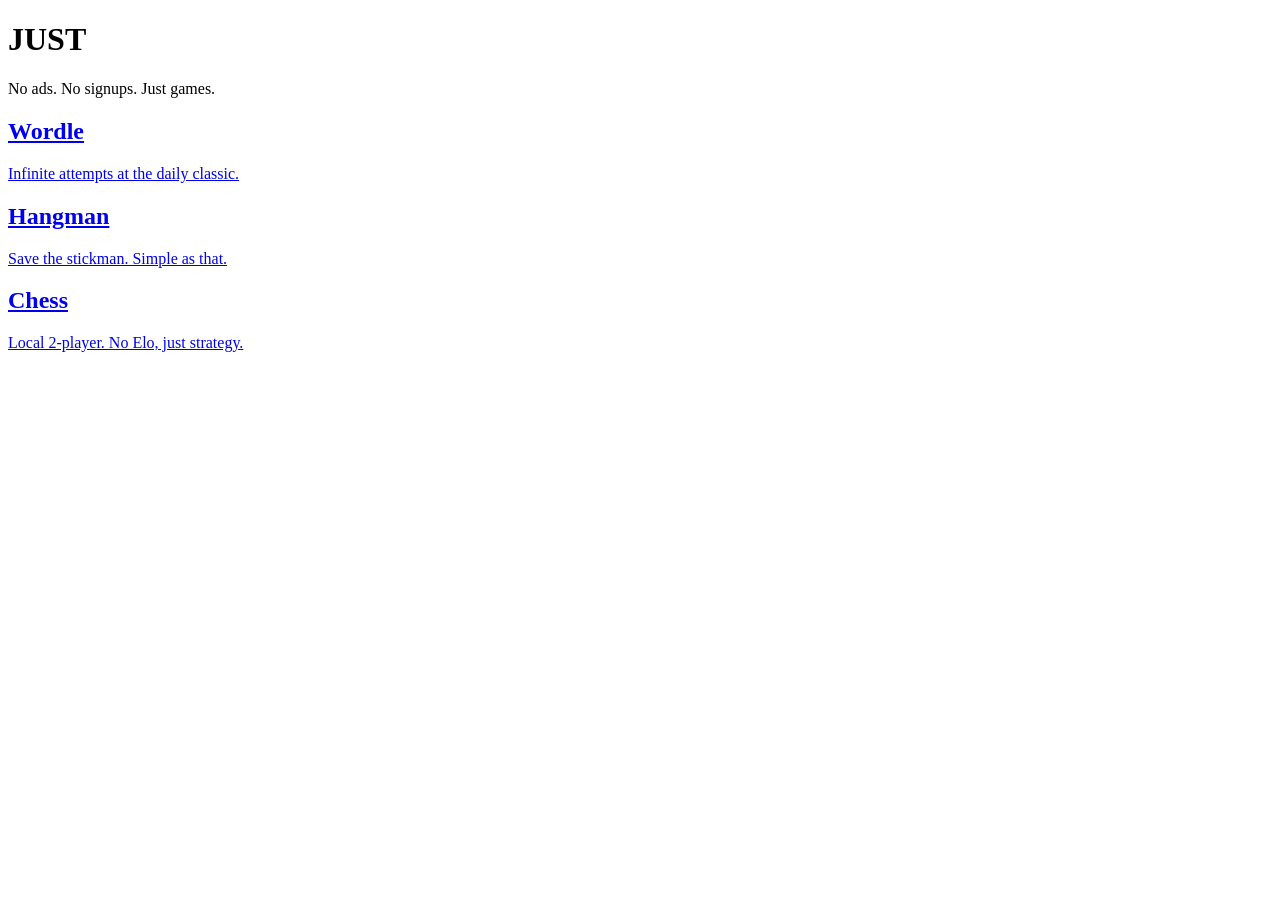
==== index.html @ 570a1f61 "Create index.html" ====
<!DOCTYPE html>
<html lang="en">
<head>
    <meta charset="UTF-8">
    <meta name="viewport" content="width=device-width, initial-scale=1.0">
    <title>JUST</title>
    <link rel="stylesheet" href="style.css">
</head>
<body>
    <header>
        <h1>JUST</h1>
        <p>No ads. No signups. Just games.</p>
    </header>

    <main class="grid-container">
        <a href="Wordle.html" class="card">
            <h2>Wordle</h2>
            <p>Infinite attempts at the daily classic.</p>
        </a>
        <a href="Hangman.html" class="card">
            <h2>Hangman</h2>
            <p>Save the stickman. Simple as that.</p>
        </a>
        <a href="Chess.html" class="card">
            <h2>Chess</h2>
            <p>Local 2-player. No Elo, just strategy.</p>
        </a>
    </main>
</body>
</html>
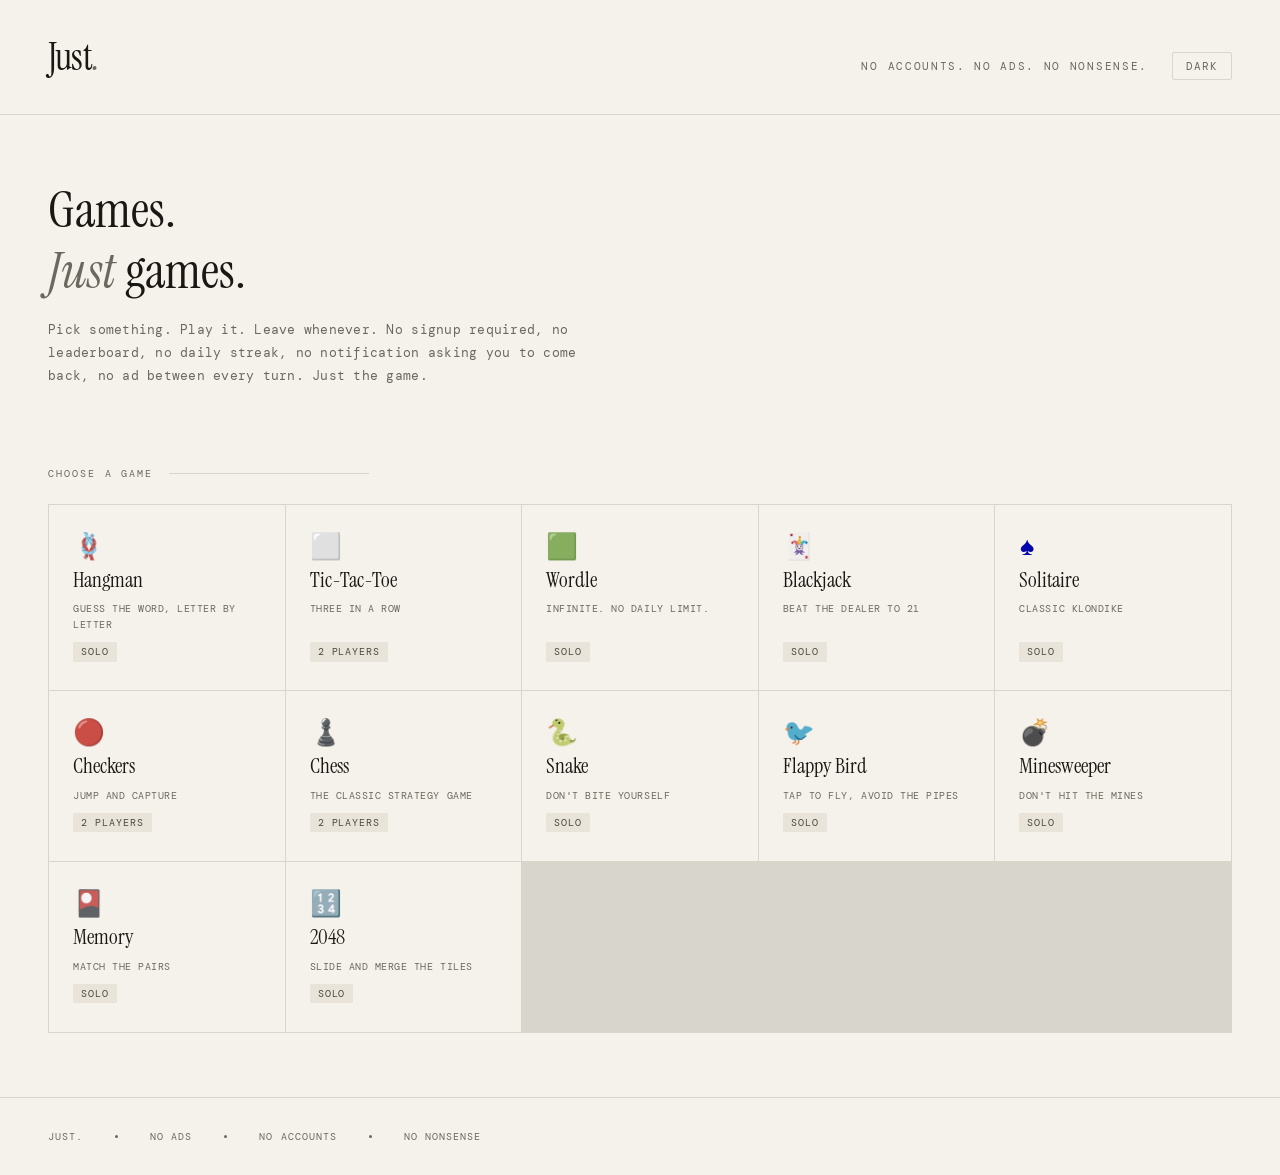
==== commit a18c045b: "Add files via upload" ====
--- a/index.html
+++ b/index.html
@@ -1,30 +1,355 @@
 <!DOCTYPE html>
 <html lang="en">
 <head>
-    <meta charset="UTF-8">
-    <meta name="viewport" content="width=device-width, initial-scale=1.0">
-    <title>JUST</title>
-    <link rel="stylesheet" href="style.css">
+<meta charset="UTF-8">
+<meta name="viewport" content="width=device-width, initial-scale=1.0">
+<title>Just.</title>
+<link rel="preconnect" href="https://fonts.googleapis.com">
+<link href="https://fonts.googleapis.com/css2?family=Instrument+Serif:ital@0;1&family=DM+Mono:wght@400;500&display=swap" rel="stylesheet">
+<style>
+  :root {
+    --bg: #f5f2eb;
+    --bg2: #eceadf;
+    --text: #1a1814;
+    --text2: #6b6860;
+    --accent: #2b2926;
+    --card: #fff;
+    --border: #d8d5cc;
+    --hover: #f0ede4;
+    --tag: #e8e4d9;
+    --tag-text: #4a4840;
+  }
+  [data-theme="dark"] {
+    --bg: #141310;
+    --bg2: #1c1a17;
+    --text: #f0ede4;
+    --text2: #9a9690;
+    --accent: #e8e4d9;
+    --card: #201e1b;
+    --border: #2e2c28;
+    --hover: #272420;
+    --tag: #2a2820;
+    --tag-text: #b0ac9f;
+  }
+  * { margin: 0; padding: 0; box-sizing: border-box; }
+  body {
+    font-family: 'DM Mono', monospace;
+    background: var(--bg);
+    color: var(--text);
+    min-height: 100vh;
+    transition: background 0.2s, color 0.2s;
+  }
+  header {
+    padding: 2rem 3rem;
+    display: flex;
+    align-items: baseline;
+    justify-content: space-between;
+    border-bottom: 1px solid var(--border);
+  }
+  .logo {
+    font-family: 'Instrument Serif', serif;
+    font-size: 2.4rem;
+    letter-spacing: -0.02em;
+    color: var(--text);
+    text-decoration: none;
+  }
+  .logo em {
+    font-style: italic;
+    color: var(--text2);
+  }
+  .header-right {
+    display: flex;
+    align-items: center;
+    gap: 1.5rem;
+  }
+  .tagline {
+    font-size: 0.7rem;
+    color: var(--text2);
+    text-transform: uppercase;
+    letter-spacing: 0.15em;
+  }
+  .theme-toggle {
+    background: none;
+    border: 1px solid var(--border);
+    color: var(--text2);
+    font-family: 'DM Mono', monospace;
+    font-size: 0.7rem;
+    letter-spacing: 0.1em;
+    padding: 0.4rem 0.8rem;
+    cursor: pointer;
+    text-transform: uppercase;
+    transition: all 0.15s;
+    border-radius: 2px;
+  }
+  .theme-toggle:hover {
+    background: var(--hover);
+    color: var(--text);
+  }
+  .hero {
+    padding: 4rem 3rem 3rem;
+    max-width: 900px;
+  }
+  .hero h1 {
+    font-family: 'Instrument Serif', serif;
+    font-size: clamp(2rem, 4vw, 3.2rem);
+    font-weight: 400;
+    line-height: 1.2;
+    color: var(--text);
+    margin-bottom: 1rem;
+  }
+  .hero h1 em {
+    font-style: italic;
+    color: var(--text2);
+  }
+  .hero p {
+    font-size: 0.8rem;
+    color: var(--text2);
+    line-height: 1.8;
+    max-width: 560px;
+    letter-spacing: 0.02em;
+  }
+  .games-section {
+    padding: 2rem 3rem 4rem;
+  }
+  .section-label {
+    font-size: 0.65rem;
+    text-transform: uppercase;
+    letter-spacing: 0.2em;
+    color: var(--text2);
+    margin-bottom: 1.5rem;
+    display: flex;
+    align-items: center;
+    gap: 1rem;
+  }
+  .section-label::after {
+    content: '';
+    flex: 1;
+    height: 1px;
+    background: var(--border);
+    max-width: 200px;
+  }
+  .games-grid {
+    display: grid;
+    grid-template-columns: repeat(auto-fill, minmax(200px, 1fr));
+    gap: 1px;
+    background: var(--border);
+    border: 1px solid var(--border);
+  }
+  .game-card {
+    background: var(--bg);
+    padding: 1.8rem 1.5rem;
+    text-decoration: none;
+    display: flex;
+    flex-direction: column;
+    gap: 0.6rem;
+    transition: background 0.12s;
+    cursor: pointer;
+    position: relative;
+    overflow: hidden;
+  }
+  .game-card:hover {
+    background: var(--card);
+  }
+  .game-card:hover .arrow {
+    opacity: 1;
+    transform: translate(0, 0);
+  }
+  .game-icon {
+    font-size: 1.6rem;
+    line-height: 1;
+    filter: grayscale(0.3);
+  }
+  .game-name {
+    font-family: 'Instrument Serif', serif;
+    font-size: 1.3rem;
+    font-weight: 400;
+    color: var(--text);
+    line-height: 1.1;
+  }
+  .game-desc {
+    font-size: 0.65rem;
+    color: var(--text2);
+    letter-spacing: 0.05em;
+    text-transform: uppercase;
+    line-height: 1.5;
+  }
+  .game-tag {
+    display: inline-block;
+    background: var(--tag);
+    color: var(--tag-text);
+    font-size: 0.6rem;
+    letter-spacing: 0.1em;
+    text-transform: uppercase;
+    padding: 0.2rem 0.5rem;
+    border-radius: 1px;
+    margin-top: auto;
+    align-self: flex-start;
+  }
+  .arrow {
+    position: absolute;
+    top: 1.2rem;
+    right: 1.2rem;
+    font-size: 1rem;
+    color: var(--text2);
+    opacity: 0;
+    transform: translate(-4px, 4px);
+    transition: all 0.15s;
+  }
+  .footer {
+    padding: 2rem 3rem;
+    border-top: 1px solid var(--border);
+    font-size: 0.65rem;
+    color: var(--text2);
+    letter-spacing: 0.1em;
+    text-transform: uppercase;
+    display: flex;
+    gap: 2rem;
+    align-items: center;
+  }
+  .footer-dot {
+    width: 3px;
+    height: 3px;
+    background: var(--text2);
+    border-radius: 50%;
+  }
+  @media (max-width: 600px) {
+    header, .hero, .games-section, .footer { padding-left: 1.5rem; padding-right: 1.5rem; }
+    .header-right .tagline { display: none; }
+  }
+</style>
 </head>
 <body>
-    <header>
-        <h1>JUST</h1>
-        <p>No ads. No signups. Just games.</p>
-    </header>
+<header>
+  <a href="index.html" class="logo">Just<em>.</em></a>
+  <div class="header-right">
+    <span class="tagline">No accounts. No ads. No nonsense.</span>
+    <button class="theme-toggle" onclick="toggleTheme()" id="themeBtn">Dark</button>
+  </div>
+</header>
 
-    <main class="grid-container">
-        <a href="Wordle.html" class="card">
-            <h2>Wordle</h2>
-            <p>Infinite attempts at the daily classic.</p>
-        </a>
-        <a href="Hangman.html" class="card">
-            <h2>Hangman</h2>
-            <p>Save the stickman. Simple as that.</p>
-        </a>
-        <a href="Chess.html" class="card">
-            <h2>Chess</h2>
-            <p>Local 2-player. No Elo, just strategy.</p>
-        </a>
-    </main>
+<div class="hero">
+  <h1>Games.<br><em>Just</em> games.</h1>
+  <p>Pick something. Play it. Leave whenever. No signup required, no leaderboard, no daily streak, no notification asking you to come back, no ad between every turn. Just the game.</p>
+</div>
+
+<section class="games-section">
+  <div class="section-label">Choose a game</div>
+  <div class="games-grid">
+    <a class="game-card" href="games/hangman.html">
+      <div class="game-icon">🪢</div>
+      <div class="game-name">Hangman</div>
+      <div class="game-desc">Guess the word, letter by letter</div>
+      <div class="game-tag">Solo</div>
+      <span class="arrow">↗</span>
+    </a>
+    <a class="game-card" href="games/tictactoe.html">
+      <div class="game-icon">⬜</div>
+      <div class="game-name">Tic-Tac-Toe</div>
+      <div class="game-desc">Three in a row</div>
+      <div class="game-tag">2 Players</div>
+      <span class="arrow">↗</span>
+    </a>
+    <a class="game-card" href="games/wordle.html">
+      <div class="game-icon">🟩</div>
+      <div class="game-name">Wordle</div>
+      <div class="game-desc">Infinite. No daily limit.</div>
+      <div class="game-tag">Solo</div>
+      <span class="arrow">↗</span>
+    </a>
+    <a class="game-card" href="games/blackjack.html">
+      <div class="game-icon">🃏</div>
+      <div class="game-name">Blackjack</div>
+      <div class="game-desc">Beat the dealer to 21</div>
+      <div class="game-tag">Solo</div>
+      <span class="arrow">↗</span>
+    </a>
+    <a class="game-card" href="games/solitaire.html">
+      <div class="game-icon">♠️</div>
+      <div class="game-name">Solitaire</div>
+      <div class="game-desc">Classic Klondike</div>
+      <div class="game-tag">Solo</div>
+      <span class="arrow">↗</span>
+    </a>
+    <a class="game-card" href="games/checkers.html">
+      <div class="game-icon">🔴</div>
+      <div class="game-name">Checkers</div>
+      <div class="game-desc">Jump and capture</div>
+      <div class="game-tag">2 Players</div>
+      <span class="arrow">↗</span>
+    </a>
+    <a class="game-card" href="games/chess.html">
+      <div class="game-icon">♟️</div>
+      <div class="game-name">Chess</div>
+      <div class="game-desc">The classic strategy game</div>
+      <div class="game-tag">2 Players</div>
+      <span class="arrow">↗</span>
+    </a>
+    <a class="game-card" href="games/snake.html">
+      <div class="game-icon">🐍</div>
+      <div class="game-name">Snake</div>
+      <div class="game-desc">Don't bite yourself</div>
+      <div class="game-tag">Solo</div>
+      <span class="arrow">↗</span>
+    </a>
+    <a class="game-card" href="games/flappybird.html">
+      <div class="game-icon">🐦</div>
+      <div class="game-name">Flappy Bird</div>
+      <div class="game-desc">Tap to fly, avoid the pipes</div>
+      <div class="game-tag">Solo</div>
+      <span class="arrow">↗</span>
+    </a>
+    <a class="game-card" href="games/minesweeper.html">
+      <div class="game-icon">💣</div>
+      <div class="game-name">Minesweeper</div>
+      <div class="game-desc">Don't hit the mines</div>
+      <div class="game-tag">Solo</div>
+      <span class="arrow">↗</span>
+    </a>
+    <a class="game-card" href="games/memory.html">
+      <div class="game-icon">🎴</div>
+      <div class="game-name">Memory</div>
+      <div class="game-desc">Match the pairs</div>
+      <div class="game-tag">Solo</div>
+      <span class="arrow">↗</span>
+    </a>
+    <a class="game-card" href="games/2048.html">
+      <div class="game-icon">🔢</div>
+      <div class="game-name">2048</div>
+      <div class="game-desc">Slide and merge the tiles</div>
+      <div class="game-tag">Solo</div>
+      <span class="arrow">↗</span>
+    </a>
+  </div>
+</section>
+
+<footer class="footer">
+  <span>Just.</span>
+  <div class="footer-dot"></div>
+  <span>No ads</span>
+  <div class="footer-dot"></div>
+  <span>No accounts</span>
+  <div class="footer-dot"></div>
+  <span>No nonsense</span>
+</footer>
+
+<script>
+  const saved = localStorage.getItem('just-theme');
+  if (saved === 'dark') {
+    document.documentElement.setAttribute('data-theme', 'dark');
+    document.getElementById('themeBtn').textContent = 'Light';
+  }
+  function toggleTheme() {
+    const isDark = document.documentElement.getAttribute('data-theme') === 'dark';
+    if (isDark) {
+      document.documentElement.removeAttribute('data-theme');
+      document.getElementById('themeBtn').textContent = 'Dark';
+      localStorage.setItem('just-theme', 'light');
+    } else {
+      document.documentElement.setAttribute('data-theme', 'dark');
+      document.getElementById('themeBtn').textContent = 'Light';
+      localStorage.setItem('just-theme', 'dark');
+    }
+  }
+</script>
 </body>
 </html>
